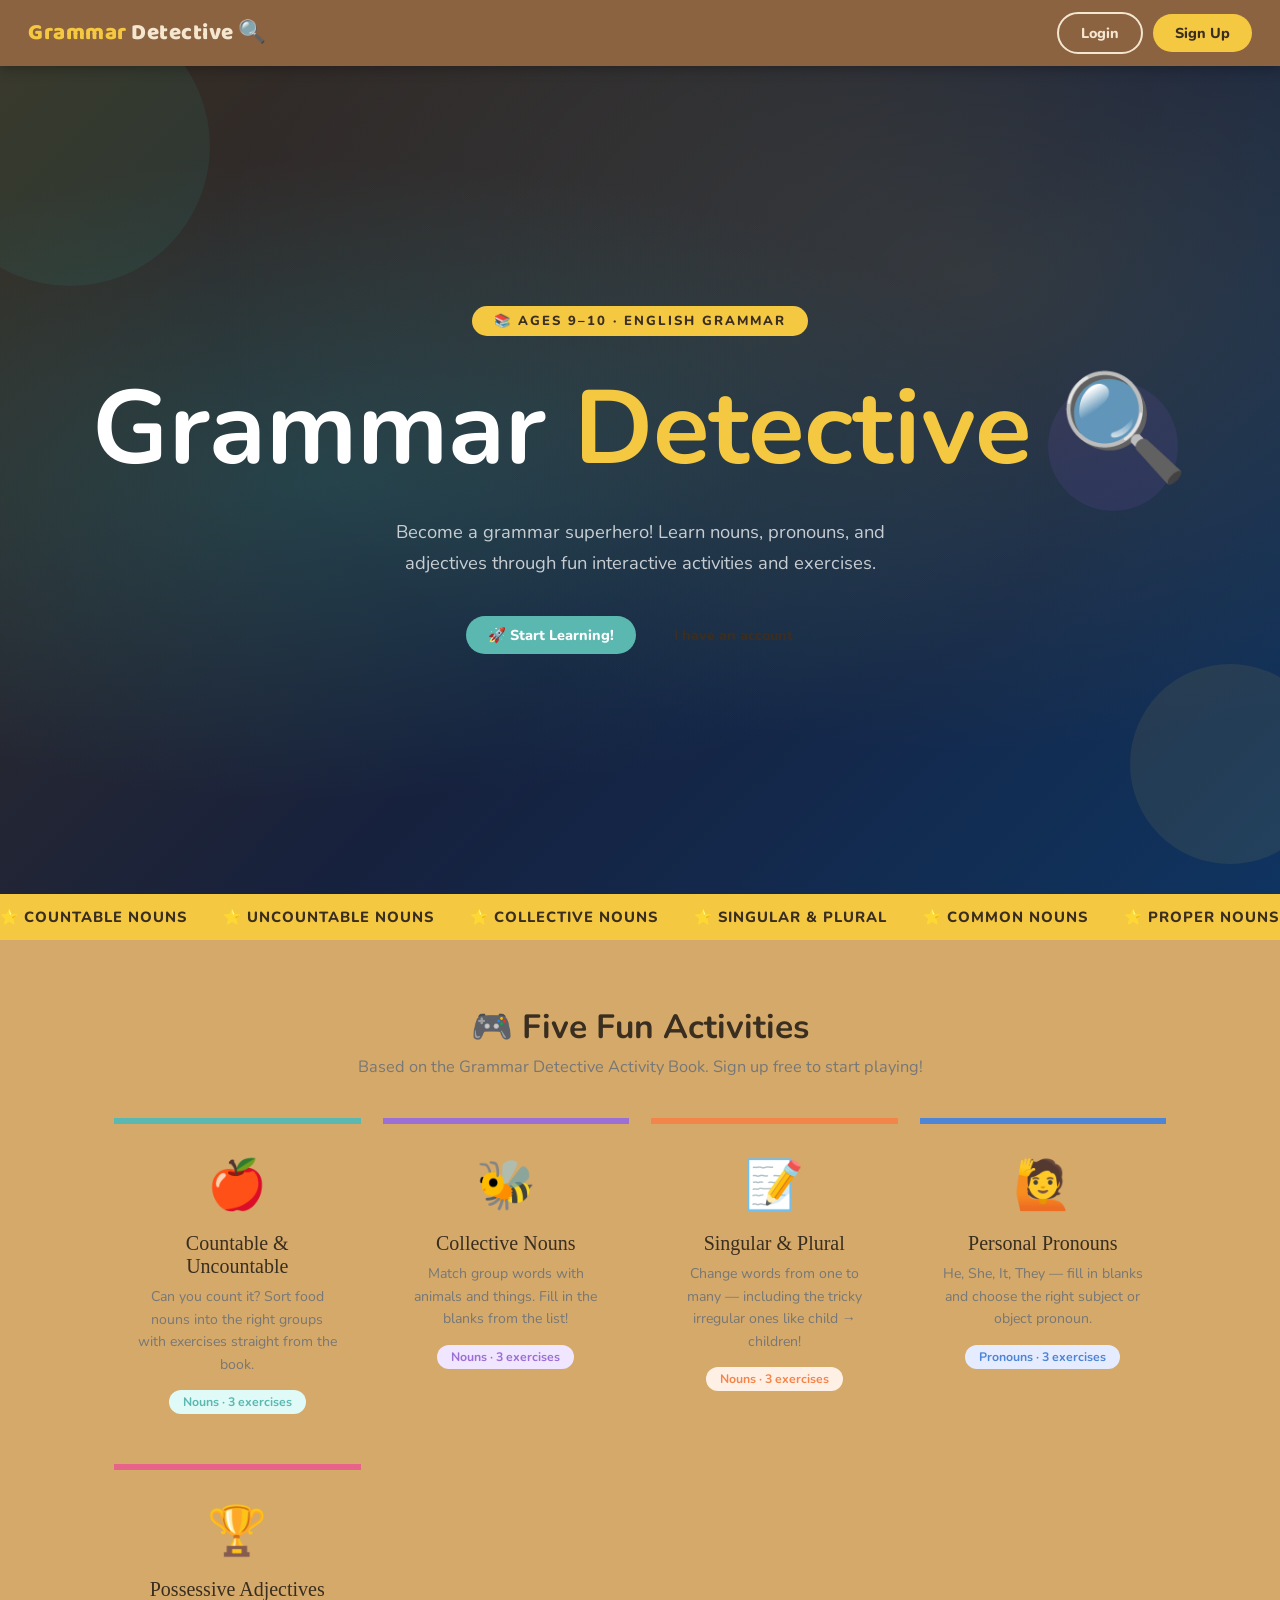
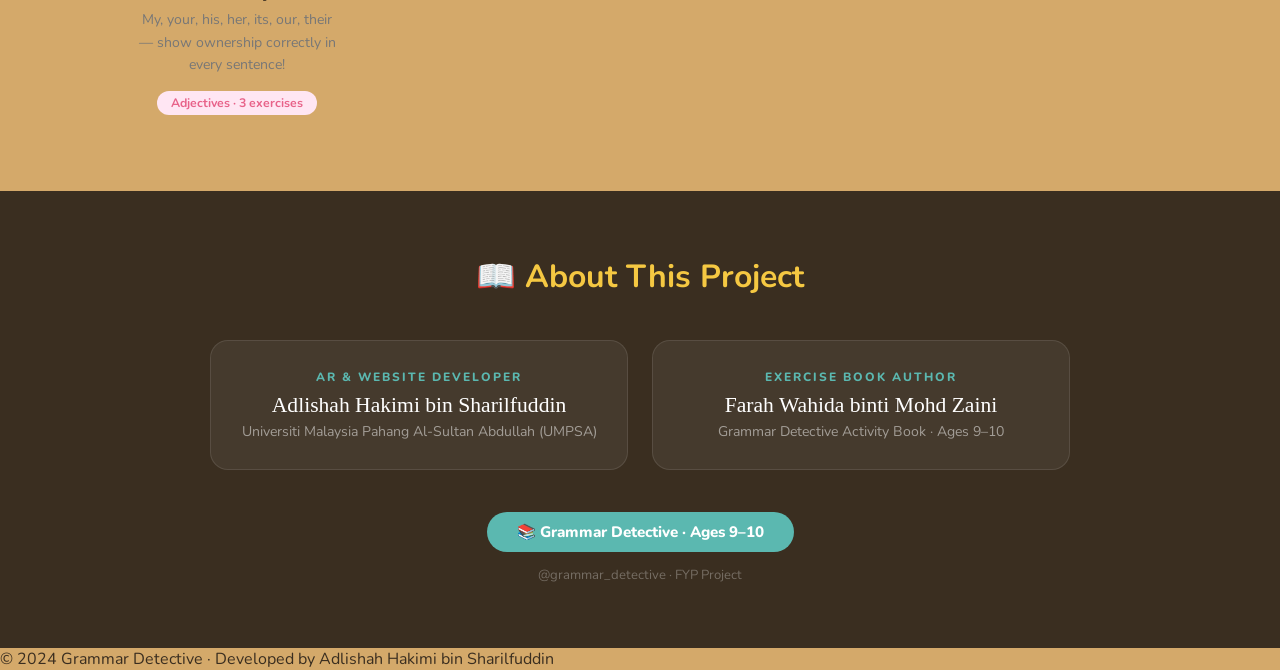
==== index.html @ a97faa6e "Add files via upload" ====
<!DOCTYPE html>
<html lang="en">
<head>
  <meta charset="UTF-8" />
  <meta name="viewport" content="width=device-width, initial-scale=1.0" />
  <title>Grammar Detective — Home</title>
  <link rel="stylesheet" href="style.css" />
  <style>
    /* ---- Hero ---- */
    .hero {
      background: linear-gradient(135deg, var(--dark) 0%, #16213e 55%, #0f3460 100%);
      min-height: 92vh;
      display: flex; flex-direction: column;
      align-items: center; justify-content: center;
      text-align: center; padding: 50px 24px;
      position: relative; overflow: hidden;
    }
    .hero::before {
      content: '';
      position: absolute; inset: 0;
      background:
        radial-gradient(ellipse at 25% 50%, rgba(46,196,182,.18) 0%, transparent 55%),
        radial-gradient(ellipse at 75% 25%, rgba(255,217,61,.13) 0%, transparent 55%);
      pointer-events: none;
    }
    .float-shape {
      position: absolute; border-radius: 50%; pointer-events: none;
      animation: bob 7s ease-in-out infinite;
    }
    @keyframes bob { 0%,100%{transform:translateY(0)} 50%{transform:translateY(-22px)} }

    .hero-badge {
      display: inline-block;
      background: var(--yellow); color: var(--dark);
      padding: 6px 22px; border-radius: 30px;
      font-weight: 800; font-size: 0.82rem; letter-spacing: 2px;
      text-transform: uppercase; margin-bottom: 22px; position: relative; z-index: 1;
    }
    .hero h1 {
      font-size: clamp(3.2rem, 9vw, 6.5rem);
      color: #fff; margin-bottom: 16px; position: relative; z-index: 1;
    }
    .hero h1 .y { color: var(--yellow); }
    .hero h1 .t { color: var(--teal); }
    .hero-sub {
      font-size: 1.15rem; color: rgba(255,255,255,.75);
      max-width: 520px; margin: 0 auto 38px; line-height: 1.7;
      position: relative; z-index: 1;
    }
    .hero-btns { display: flex; gap: 16px; flex-wrap: wrap; justify-content: center; position: relative; z-index: 1; }

    /* ---- Scroll ticker ---- */
    .ticker { background: var(--yellow); padding: 13px 0; overflow: hidden; }
    .ticker-inner {
      display: flex; gap: 36px; white-space: nowrap;
      animation: tickerScroll 22s linear infinite;
    }
    .ticker-inner span { font-weight: 800; color: var(--dark); font-size: 0.92rem; text-transform: uppercase; letter-spacing: 1px; }
    .ticker-inner span::before { content: '⭐ '; }
    @keyframes tickerScroll { from{transform:translateX(0)} to{transform:translateX(-50%)} }

    /* ---- Activity preview cards ---- */
    .preview-section { padding: 64px 24px 48px; max-width: 1100px; margin: 0 auto; }
    .section-title { font-size: 2.1rem; text-align: center; margin-bottom: 6px; }
    .section-sub   { text-align: center; color: #777; margin-bottom: 40px; font-size: 1.02rem; }

    .preview-grid { display: grid; grid-template-columns: repeat(auto-fit, minmax(220px, 1fr)); gap: 22px; }
    .preview-card {
      background: var(--card); border-radius: var(--radius);
      padding: 28px 22px; text-align: center;
      box-shadow: var(--shadow); cursor: pointer;
      border-top: 6px solid transparent;
      transition: all 0.28s; text-decoration: none; display: block; color: inherit;
    }
    .preview-card:hover { transform: translateY(-9px); box-shadow: var(--shadow-hover); }
    .preview-card .p-icon  { font-size: 3rem; margin-bottom: 14px; }
    .preview-card .p-title { font-family: 'Fredoka One', cursive; font-size: 1.25rem; margin-bottom: 8px; }
    .preview-card .p-desc  { color: #777; font-size: 0.88rem; line-height: 1.6; margin-bottom: 14px; }
    .tag { display: inline-block; padding: 4px 14px; border-radius: 20px; font-size: 0.77rem; font-weight: 700; }

    /* ---- Credits ---- */
    .credits { background: var(--dark); color: #fff; padding: 64px 24px; text-align: center; }
    .credits h2 { font-size: 2rem; color: var(--yellow); margin-bottom: 42px; }
    .credits-row { display: flex; gap: 24px; flex-wrap: wrap; justify-content: center; max-width: 860px; margin: 0 auto 36px; }
    .credit-card {
      background: rgba(255,255,255,.06); border: 1px solid rgba(255,255,255,.1);
      border-radius: 18px; padding: 28px 30px; flex: 1; min-width: 240px;
    }
    .cr-role   { font-size: 0.75rem; font-weight: 800; color: var(--teal); text-transform: uppercase; letter-spacing: 2px; margin-bottom: 8px; }
    .cr-name   { font-family: 'Fredoka One', cursive; font-size: 1.35rem; margin-bottom: 4px; }
    .cr-detail { color: rgba(255,255,255,.5); font-size: 0.88rem; }
    .age-pill  { background: var(--teal); color: #fff; padding: 10px 30px; border-radius: 30px; font-weight: 800; font-size: 0.95rem; display: inline-block; margin-top: 6px; }
  </style>
</head>
<body>

<nav class="gd-nav" id="gd-nav"></nav>

<!-- HERO -->
<section class="hero">
  <!-- decorative blobs -->
  <div class="float-shape" style="width:280px;height:280px;background:rgba(46,196,182,.08);top:-60px;left:-70px;animation-delay:0s;"></div>
  <div class="float-shape" style="width:200px;height:200px;background:rgba(255,217,61,.08);bottom:30px;right:-50px;animation-delay:2s;"></div>
  <div class="float-shape" style="width:130px;height:130px;background:rgba(155,93,229,.1);top:38%;right:8%;animation-delay:4s;"></div>

  <div class="hero-badge">📚 Ages 9–10 · English Grammar</div>
  <h1>Grammar <span class="y">Detective</span> <span class="t">🔍</span></h1>
  <p class="hero-sub">Become a grammar superhero! Learn nouns, pronouns, and adjectives through fun interactive activities and exercises.</p>
  <div class="hero-btns">
    <a href="signup.html" class="btn btn-teal btn-big">🚀 Start Learning!</a>
    <a href="login.html"  class="btn btn-ghost btn-big">I have an account</a>
  </div>
</section>

<!-- TICKER -->
<div class="ticker">
  <div class="ticker-inner">
    <span>Countable Nouns</span><span>Uncountable Nouns</span><span>Collective Nouns</span>
    <span>Singular &amp; Plural</span><span>Common Nouns</span><span>Proper Nouns</span>
    <span>Personal Pronouns</span><span>Comparative Adjectives</span>
    <span>Superlative Adjectives</span><span>Possessive Adjectives</span>
    <!-- duplicated for seamless loop -->
    <span>Countable Nouns</span><span>Uncountable Nouns</span><span>Collective Nouns</span>
    <span>Singular &amp; Plural</span><span>Common Nouns</span><span>Proper Nouns</span>
    <span>Personal Pronouns</span><span>Comparative Adjectives</span>
    <span>Superlative Adjectives</span><span>Possessive Adjectives</span>
  </div>
</div>

<!-- ACTIVITY PREVIEW -->
<section class="preview-section">
  <h2 class="section-title">🎮 Five Fun Activities</h2>
  <p class="section-sub">Based on the Grammar Detective Activity Book. Sign up free to start playing!</p>

  <div class="preview-grid">
    <a href="activity1.html" class="preview-card" style="border-color:var(--teal);">
      <div class="p-icon">🍎</div>
      <div class="p-title">Countable &amp; Uncountable</div>
      <div class="p-desc">Can you count it? Sort food nouns into the right groups with exercises straight from the book.</div>
      <span class="tag" style="background:#e0faf8;color:var(--teal);">Nouns · 3 exercises</span>
    </a>
    <a href="activity2.html" class="preview-card" style="border-color:var(--purple);">
      <div class="p-icon">🐝</div>
      <div class="p-title">Collective Nouns</div>
      <div class="p-desc">Match group words with animals and things. Fill in the blanks from the list!</div>
      <span class="tag" style="background:#f0e6ff;color:var(--purple);">Nouns · 3 exercises</span>
    </a>
    <a href="activity3.html" class="preview-card" style="border-color:var(--orange);">
      <div class="p-icon">📝</div>
      <div class="p-title">Singular &amp; Plural</div>
      <div class="p-desc">Change words from one to many — including the tricky irregular ones like child → children!</div>
      <span class="tag" style="background:#fff0e6;color:var(--orange);">Nouns · 3 exercises</span>
    </a>
    <a href="activity4.html" class="preview-card" style="border-color:var(--blue);">
      <div class="p-icon">🙋</div>
      <div class="p-title">Personal Pronouns</div>
      <div class="p-desc">He, She, It, They — fill in blanks and choose the right subject or object pronoun.</div>
      <span class="tag" style="background:#e6ecff;color:var(--blue);">Pronouns · 3 exercises</span>
    </a>
    <a href="activity5.html" class="preview-card" style="border-color:var(--pink);">
      <div class="p-icon">🏆</div>
      <div class="p-title">Possessive Adjectives</div>
      <div class="p-desc">My, your, his, her, its, our, their — show ownership correctly in every sentence!</div>
      <span class="tag" style="background:#ffe6f3;color:var(--pink);">Adjectives · 3 exercises</span>
    </a>
  </div>
</section>

<!-- CREDITS -->
<section class="credits">
  <h2>📖 About This Project</h2>
  <div class="credits-row">
    <div class="credit-card">
      <div class="cr-role">AR &amp; Website Developer</div>
      <div class="cr-name">Adlishah Hakimi bin Sharilfuddin</div>
      <div class="cr-detail">Universiti Malaysia Pahang Al-Sultan Abdullah (UMPSA)</div>
    </div>
    <div class="credit-card">
      <div class="cr-role">Exercise Book Author</div>
      <div class="cr-name">Farah Wahida binti Mohd Zaini</div>
      <div class="cr-detail">Grammar Detective Activity Book · Ages 9–10</div>
    </div>
  </div>
  <div class="age-pill">📚 Grammar Detective · Ages 9–10</div>
  <p style="color:rgba(255,255,255,.3);margin-top:14px;font-size:0.82rem;">@grammar_detective · FYP Project</p>
</section>

<footer>
  © 2024 Grammar Detective · Developed by
  <a href="#">Adlishah Hakimi bin Sharilfuddin</a>
</footer>

<script src="auth.js"></script>
</body>
</html>
---- style.css ----
/* ============================================================
   GRAMMAR DETECTIVE — Global Shared Styles
   style.css
   ============================================================
   Contains: fonts, CSS vars, reset, nav, buttons, footer
   Do NOT put page-specific styles here.
   ============================================================ */

@import url('https://fonts.googleapis.com/css2?family=Baloo+2:wght@400;600;700;800;900&family=Nunito:wght@400;600;700;800;900&display=swap');

/* ---- CSS Variables ---- */
:root {
  --beige:    #D4A96A;
  --beige-lt: #E8C99A;
  --tan:      #F5E6D0;
  --tan-dark: #EDD5B0;
  --offwhite: #FDFAF5;
  --white:    #FFFFFF;
  --brown:    #8B6340;
  --dark:     #3A2E20;

  --teal:     #5BB8B0;
  --teal-dk:  #3D9990;
  --orange:   #F4854A;
  --yellow:   #F5C842;
  --pink:     #E8638A;
  --purple:   #9B6FD4;
  --green:    #5BAE6A;
  --red:      #E04B4B;
  --blue:     #4E85D4;

  --shadow-sm:  0 3px 10px rgba(0,0,0,0.10);
  --shadow-md:  0 6px 20px rgba(0,0,0,0.13);
  --shadow-lg:  0 10px 36px rgba(0,0,0,0.18);
  --radius-sm:  12px;
  --radius-md:  18px;
  --radius-lg:  24px;
}

/* ---- Reset ---- */
*, *::before, *::after { box-sizing: border-box; margin: 0; padding: 0; }
html { scroll-behavior: smooth; }
body {
  font-family: 'Nunito', sans-serif;
  background: var(--beige);
  color: var(--dark);
  min-height: 100vh;
}
img { max-width: 100%; display: block; }
a { text-decoration: none; color: inherit; }

/* ---- NAVBAR ---- */
.gd-nav {
  background: var(--brown);
  padding: 12px 28px;
  display: flex;
  align-items: center;
  justify-content: space-between;
  gap: 12px;
  box-shadow: 0 3px 12px rgba(0,0,0,0.25);
  position: sticky;
  top: 0;
  z-index: 200;
}
.nav-logo {
  font-family: 'Baloo 2', cursive;
  font-size: 1.4rem;
  font-weight: 900;
  color: var(--yellow);
  letter-spacing: 0.5px;
  text-decoration: none;
  white-space: nowrap;
}
.nav-logo span { color: var(--tan); }
.nav-right { display: flex; align-items: center; gap: 10px; flex-wrap: wrap; }
.nav-user  { color: rgba(255,255,255,0.75); font-weight: 700; font-size: 0.88rem; white-space: nowrap; }

/* ---- BUTTONS (shared) ---- */
.btn {
  display: inline-block;
  padding: 9px 22px;
  border: none;
  border-radius: 30px;
  font-family: 'Nunito', sans-serif;
  font-weight: 800;
  font-size: 0.9rem;
  cursor: pointer;
  transition: all 0.2s;
  text-decoration: none;
  text-align: center;
  white-space: nowrap;
}
.btn-tan    { background: var(--tan);    color: var(--brown); }
.btn-tan:hover { background: var(--yellow); }
.btn-yellow { background: var(--yellow); color: var(--dark); }
.btn-yellow:hover { background: var(--orange); color: #fff; }
.btn-teal   { background: var(--teal);   color: #fff; }
.btn-teal:hover { background: var(--teal-dk); transform: translateY(-2px); }
.btn-orange { background: var(--orange); color: #fff; }
.btn-orange:hover { background: #d4703a; transform: translateY(-2px); }
.btn-pink   { background: var(--pink);   color: #fff; }
.btn-pink:hover { background: #c44d73; transform: translateY(-2px); }
.btn-blue   { background: var(--blue);   color: #fff; }
.btn-blue:hover { background: #3a6db8; transform: translateY(-2px); }
.btn-brown  { background: var(--brown);  color: #fff; }
.btn-brown:hover { background: var(--dark); }
.btn-outline-tan {
  background: transparent;
  border: 2px solid var(--tan);
  color: var(--tan);
}
.btn-outline-tan:hover { background: var(--tan); color: var(--brown); }

/* ---- FOOTER ---- */
.gd-footer {
  background: var(--dark);
  color: rgba(255,255,255,0.4);
  text-align: center;
  padding: 18px 20px;
  font-size: 0.83rem;
  margin-top: 48px;
}
.gd-footer a { color: rgba(255,255,255,0.6); }
.gd-footer a:hover { color: var(--yellow); }

/* ---- UTILITY ---- */
.text-center { text-align: center; }
.mt-sm  { margin-top: 12px; }
.mt-md  { margin-top: 20px; }
.mt-lg  { margin-top: 32px; }
.mb-sm  { margin-bottom: 12px; }
.mb-md  { margin-bottom: 20px; }
.mb-lg  { margin-bottom: 32px; }

/* ---- RESPONSIVE ---- */
@media (max-width: 600px) {
  .gd-nav { padding: 10px 16px; }
  .nav-logo { font-size: 1.15rem; }
}
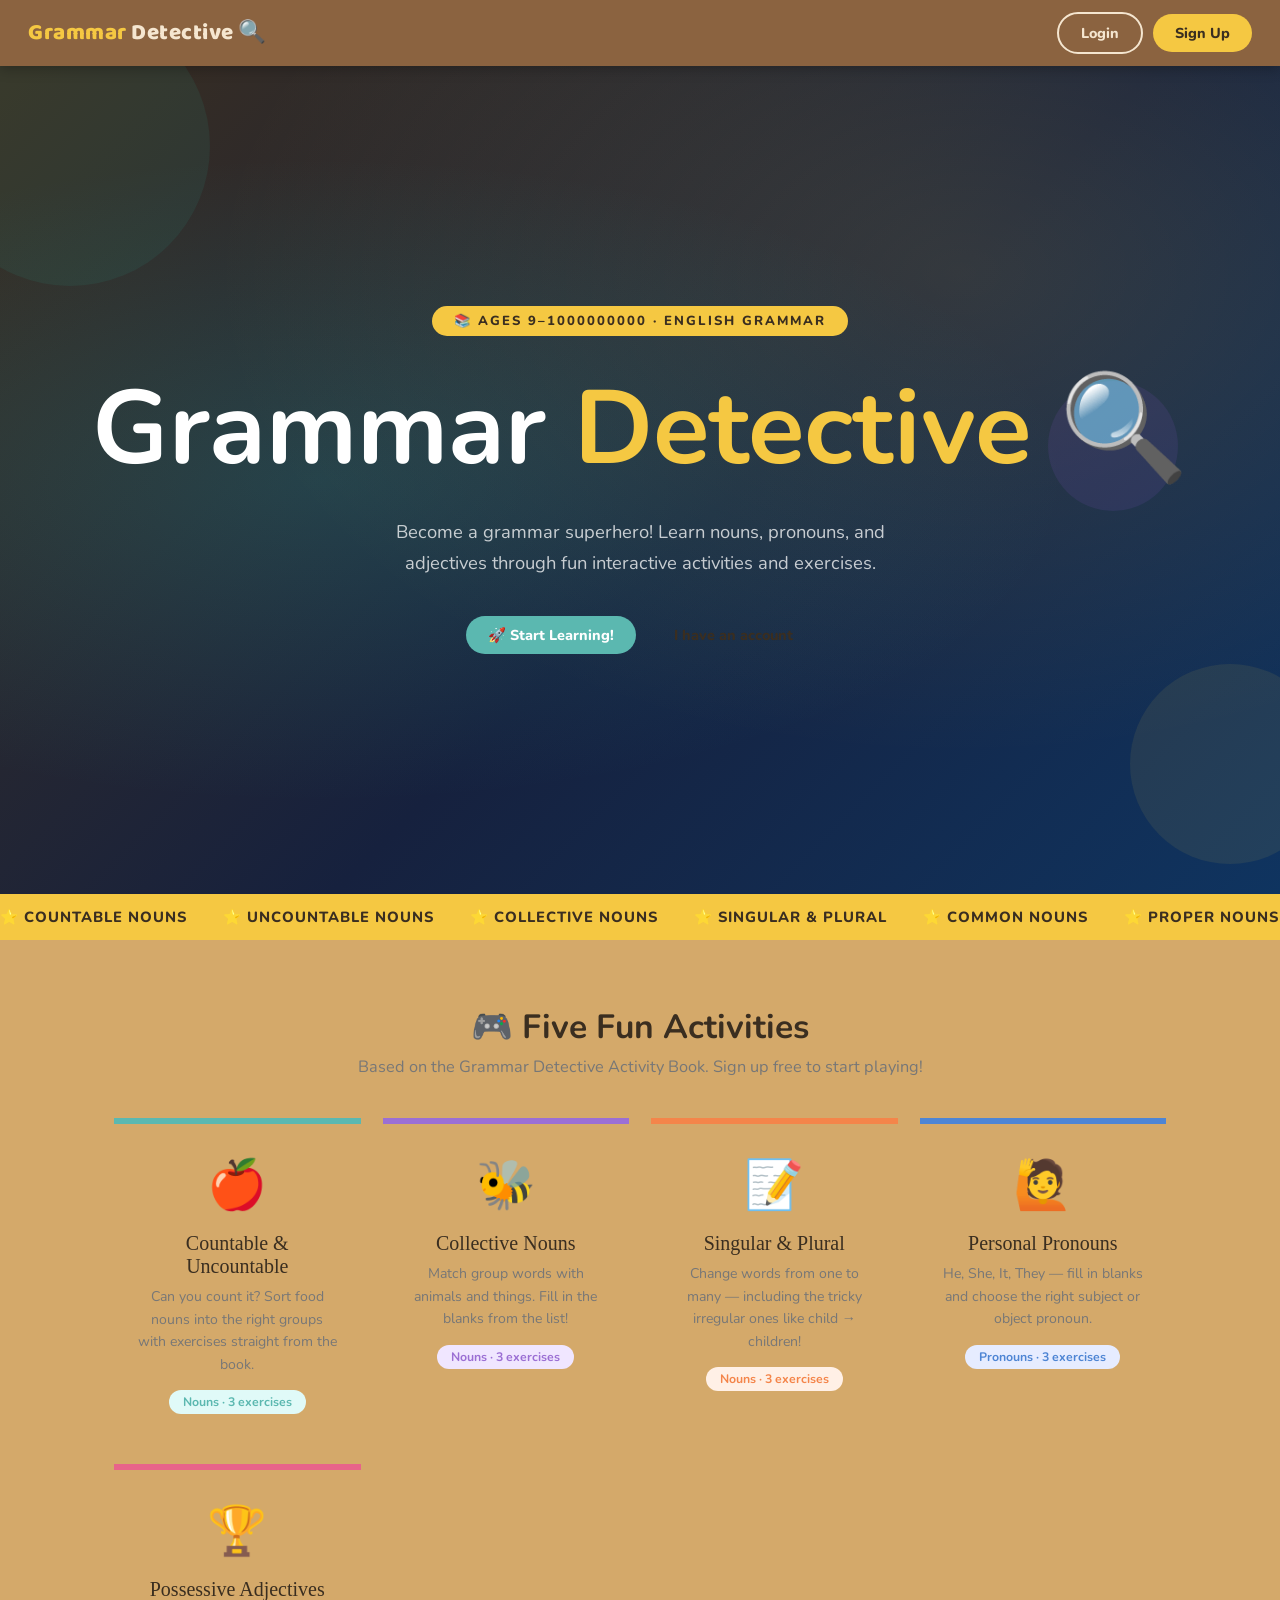
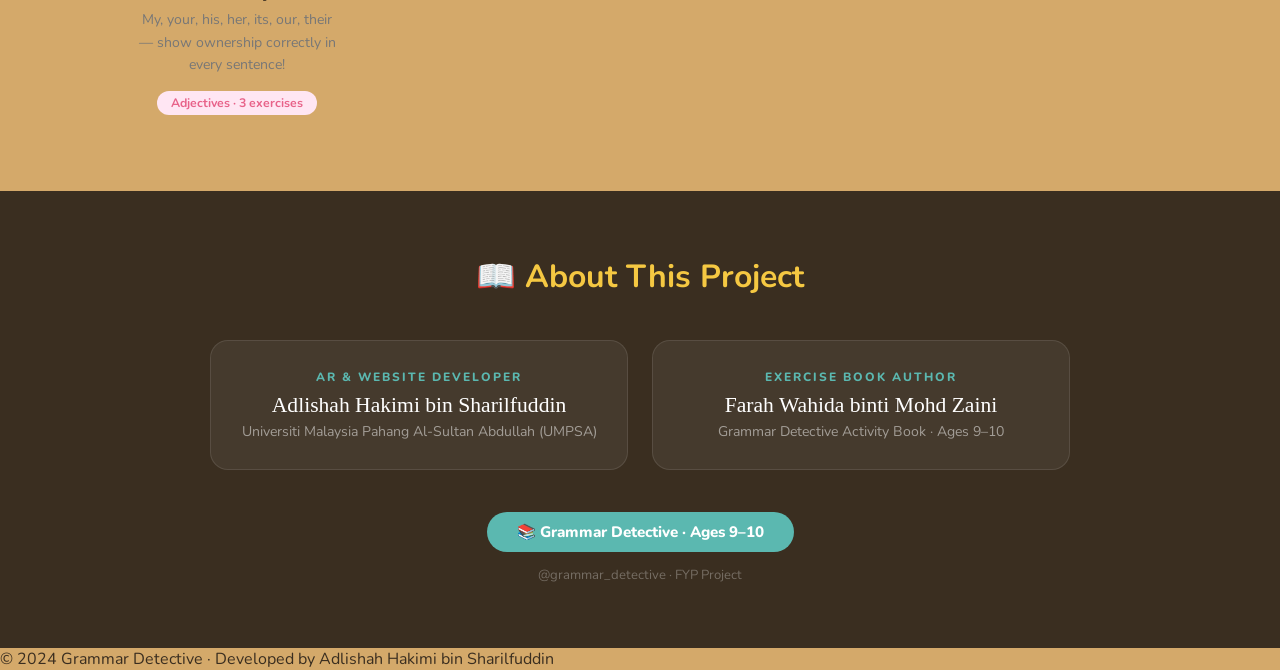
==== commit f9a74e16: "Update index.html" ====
--- a/index.html
+++ b/index.html
@@ -103,7 +103,7 @@
   <div class="float-shape" style="width:200px;height:200px;background:rgba(255,217,61,.08);bottom:30px;right:-50px;animation-delay:2s;"></div>
   <div class="float-shape" style="width:130px;height:130px;background:rgba(155,93,229,.1);top:38%;right:8%;animation-delay:4s;"></div>
 
-  <div class="hero-badge">📚 Ages 9–10 · English Grammar</div>
+  <div class="hero-badge">📚 Ages 9–1000000000 · English Grammar</div>
   <h1>Grammar <span class="y">Detective</span> <span class="t">🔍</span></h1>
   <p class="hero-sub">Become a grammar superhero! Learn nouns, pronouns, and adjectives through fun interactive activities and exercises.</p>
   <div class="hero-btns">
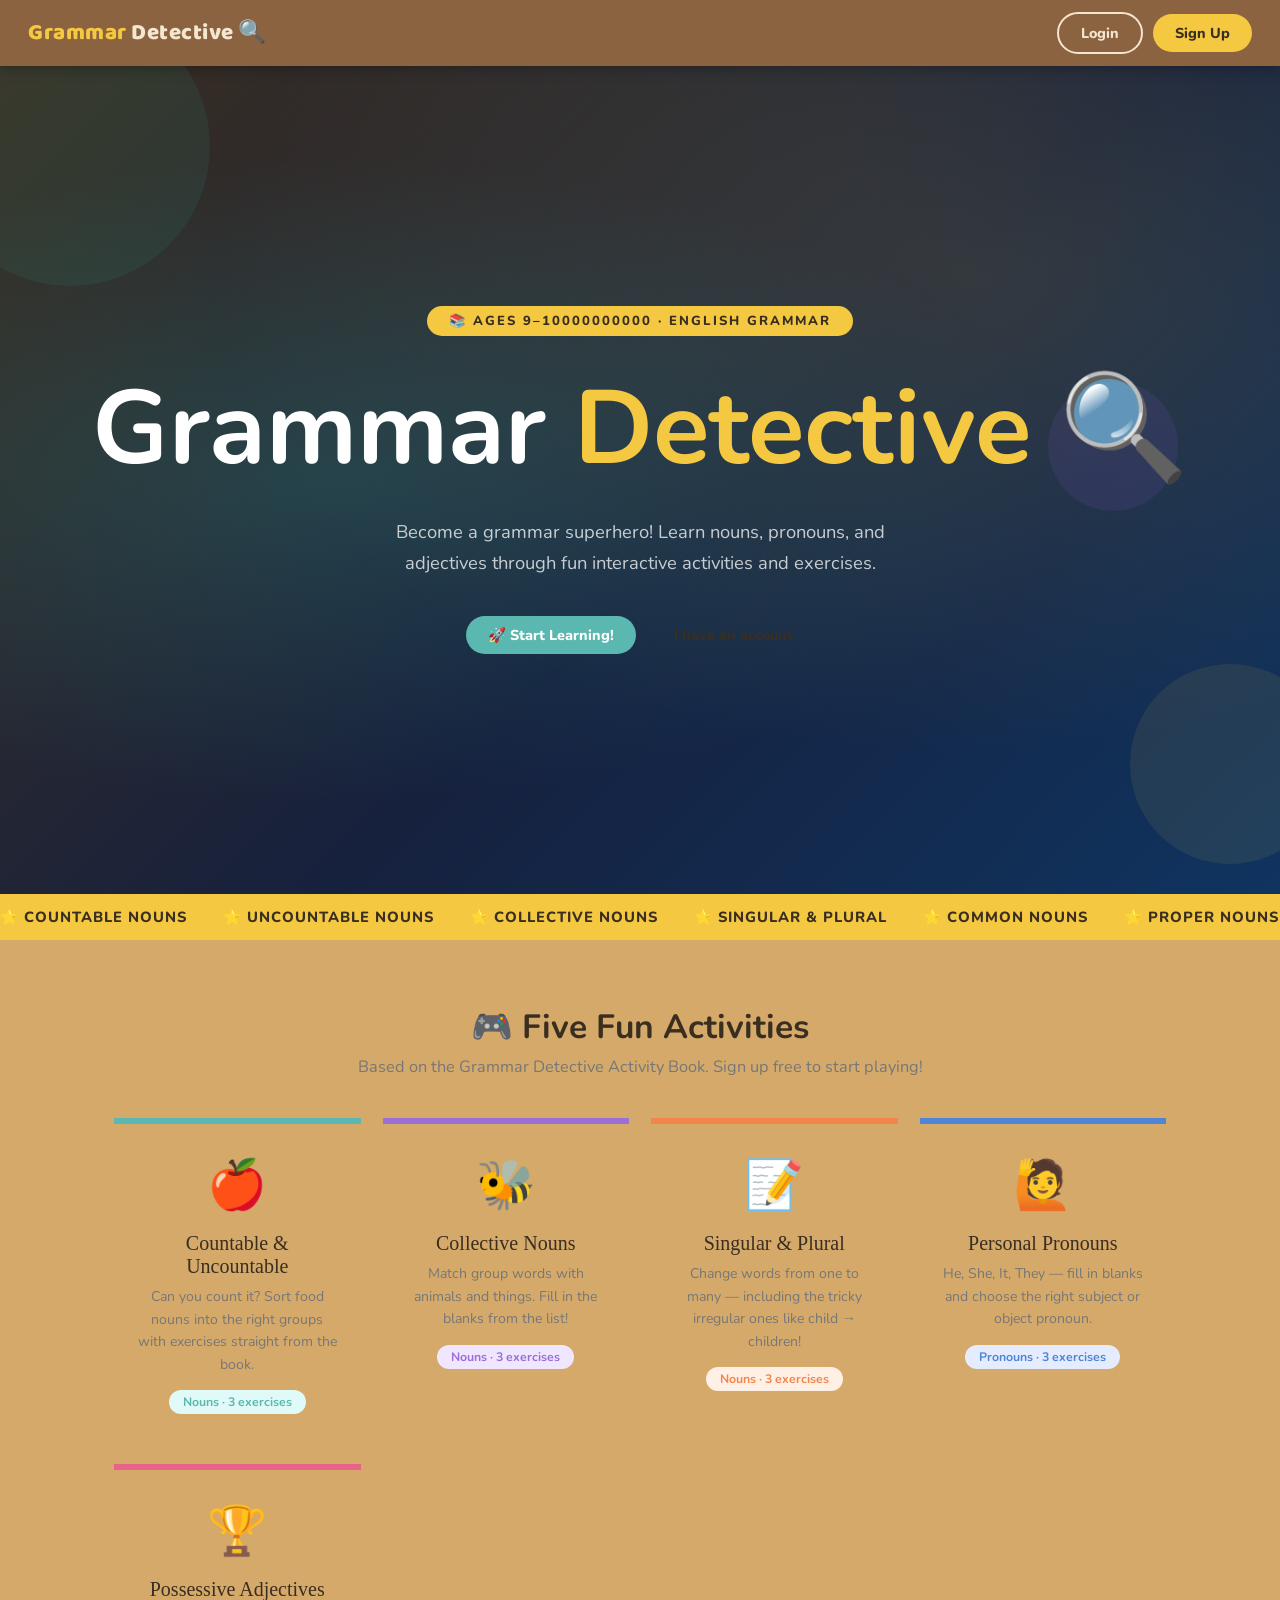
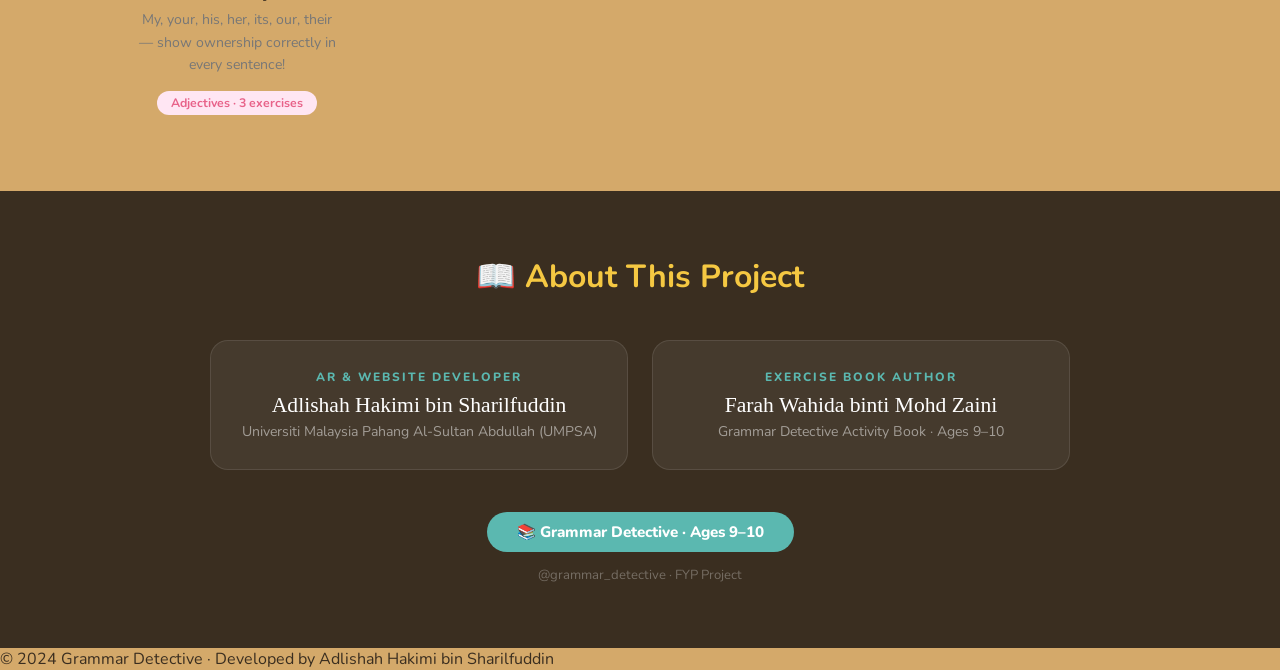
==== commit cbb6d546: "Update index.html" ====
--- a/index.html
+++ b/index.html
@@ -103,7 +103,7 @@
   <div class="float-shape" style="width:200px;height:200px;background:rgba(255,217,61,.08);bottom:30px;right:-50px;animation-delay:2s;"></div>
   <div class="float-shape" style="width:130px;height:130px;background:rgba(155,93,229,.1);top:38%;right:8%;animation-delay:4s;"></div>
 
-  <div class="hero-badge">📚 Ages 9–1000000000 · English Grammar</div>
+  <div class="hero-badge">📚 Ages 9–10000000000 · English Grammar</div>
   <h1>Grammar <span class="y">Detective</span> <span class="t">🔍</span></h1>
   <p class="hero-sub">Become a grammar superhero! Learn nouns, pronouns, and adjectives through fun interactive activities and exercises.</p>
   <div class="hero-btns">
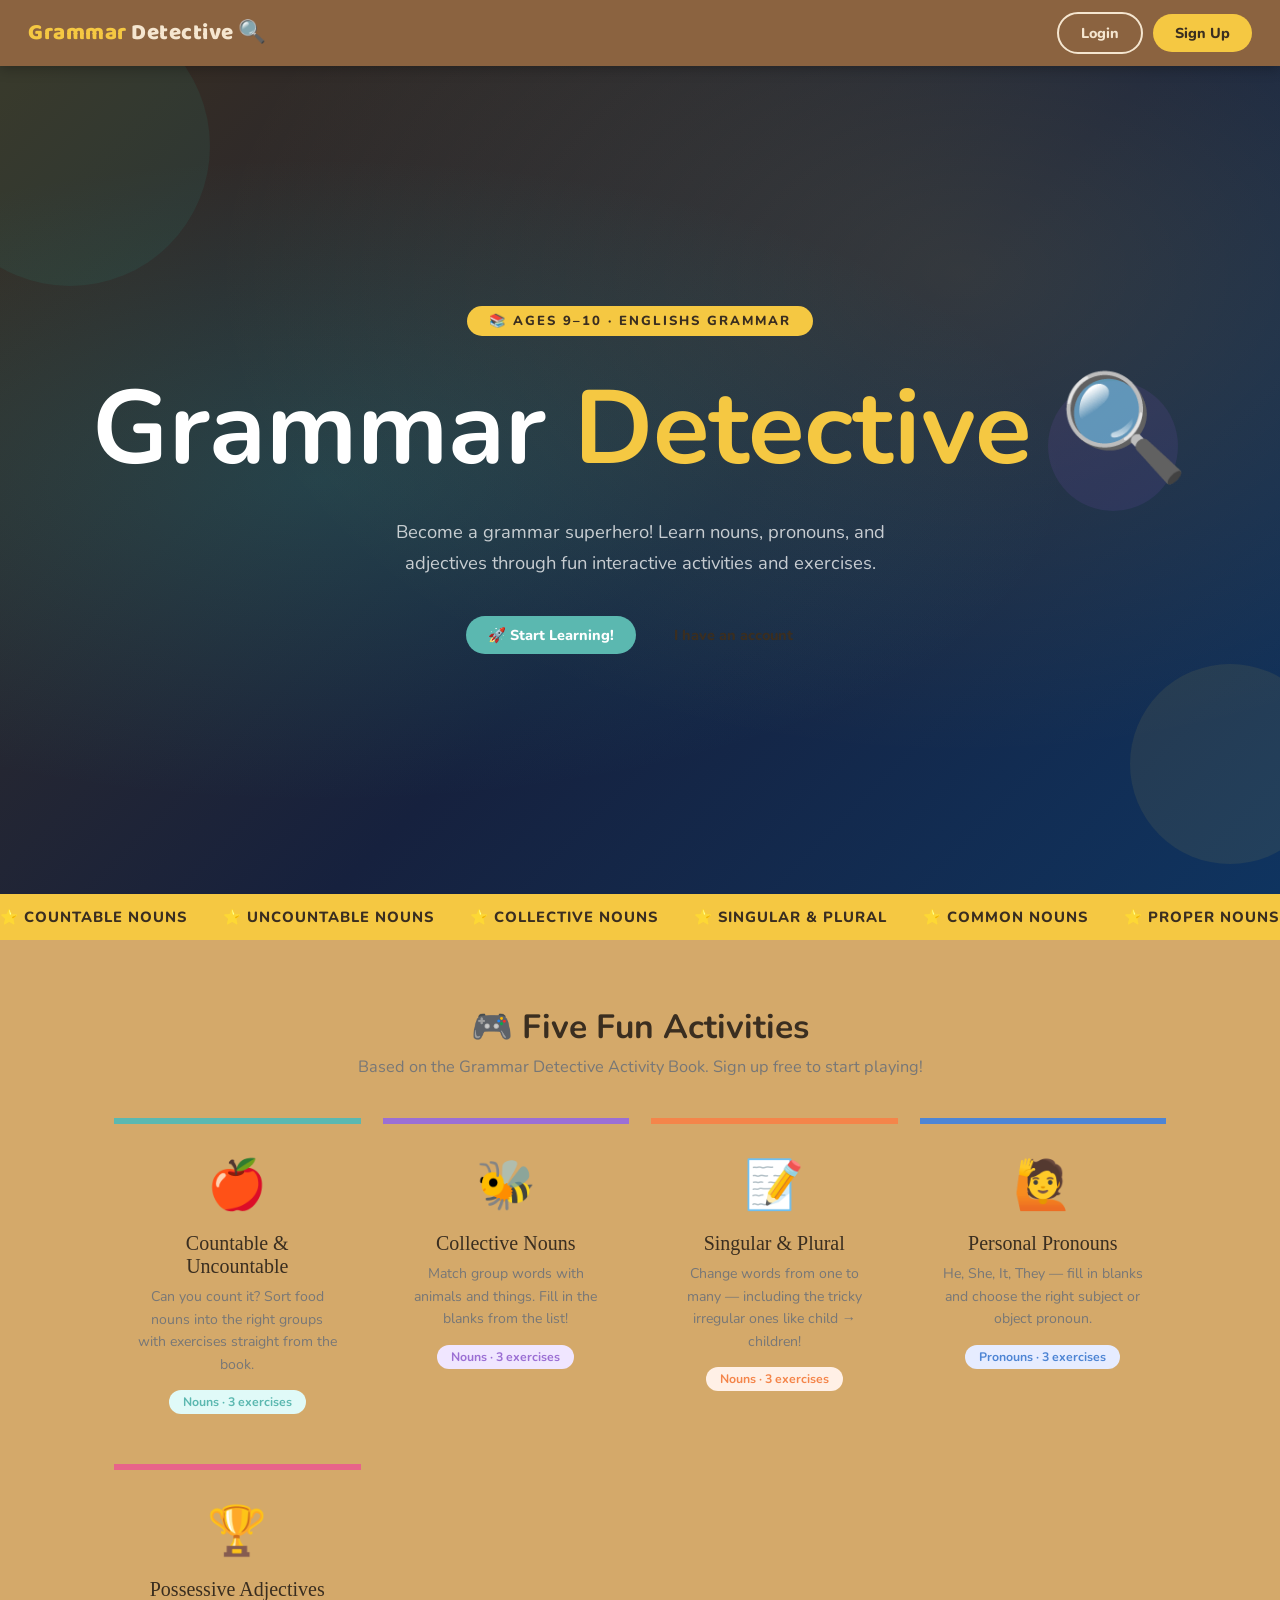
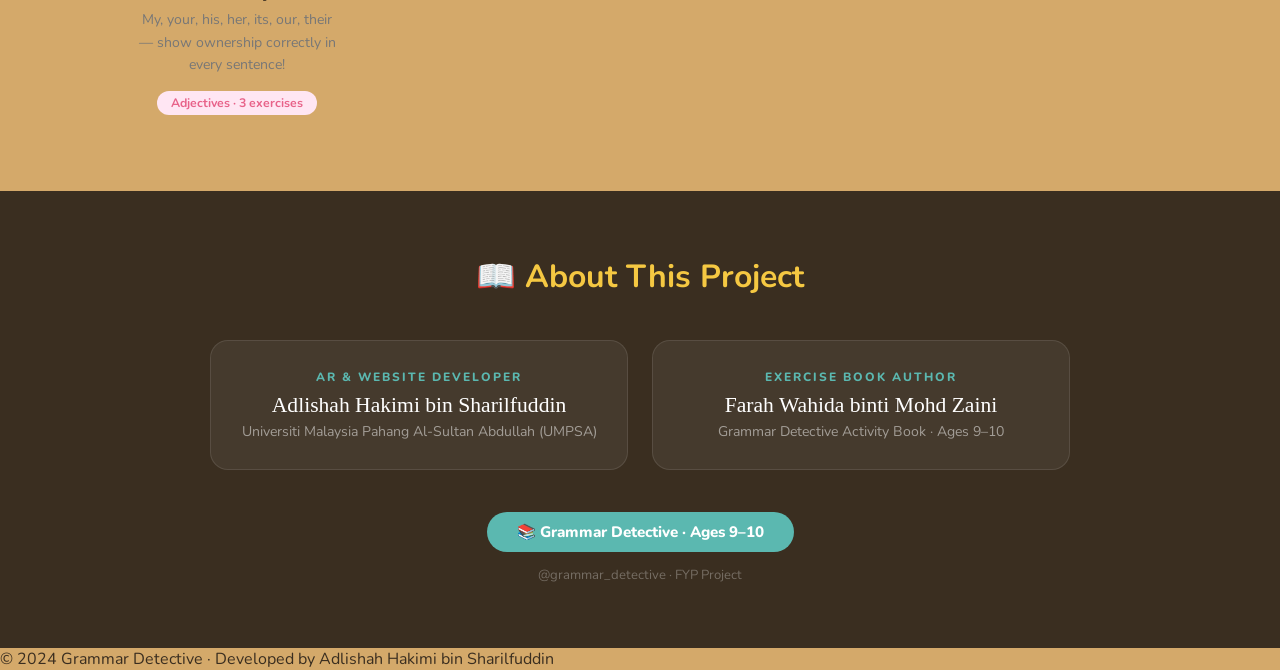
==== commit 8c270900: "Update index.html" ====
--- a/index.html
+++ b/index.html
@@ -103,7 +103,7 @@
   <div class="float-shape" style="width:200px;height:200px;background:rgba(255,217,61,.08);bottom:30px;right:-50px;animation-delay:2s;"></div>
   <div class="float-shape" style="width:130px;height:130px;background:rgba(155,93,229,.1);top:38%;right:8%;animation-delay:4s;"></div>
 
-  <div class="hero-badge">📚 Ages 9–10000000000 · English Grammar</div>
+  <div class="hero-badge">📚 Ages 9–10 · Englishs Grammar</div>
   <h1>Grammar <span class="y">Detective</span> <span class="t">🔍</span></h1>
   <p class="hero-sub">Become a grammar superhero! Learn nouns, pronouns, and adjectives through fun interactive activities and exercises.</p>
   <div class="hero-btns">
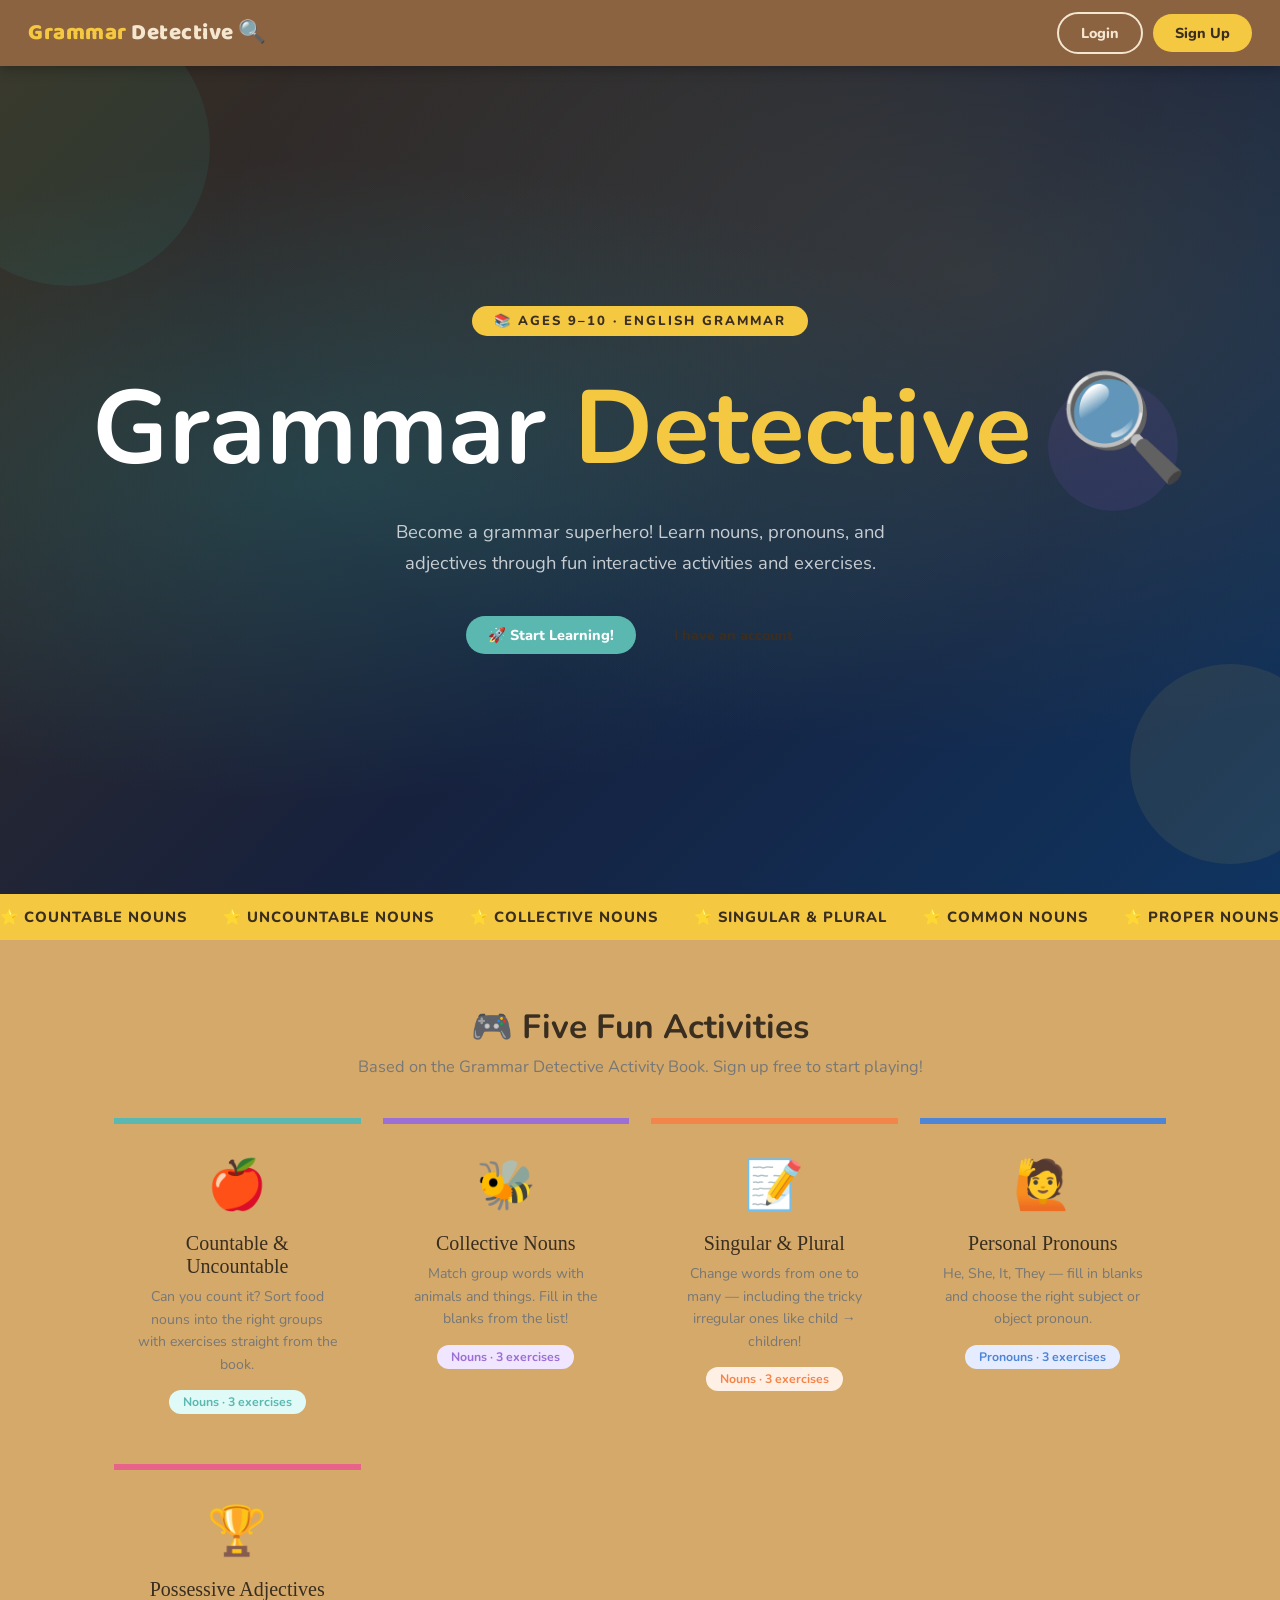
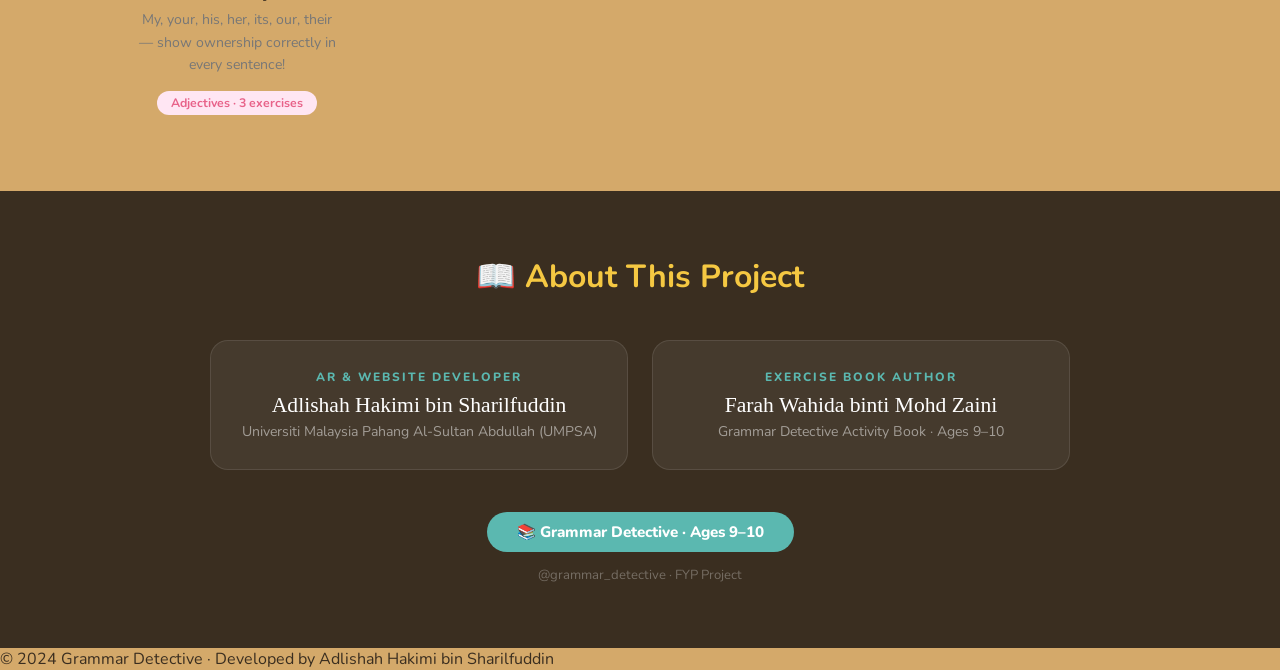
==== commit 7976a0d2: "testttt" ====
--- a/index.html
+++ b/index.html
@@ -103,7 +103,7 @@
   <div class="float-shape" style="width:200px;height:200px;background:rgba(255,217,61,.08);bottom:30px;right:-50px;animation-delay:2s;"></div>
   <div class="float-shape" style="width:130px;height:130px;background:rgba(155,93,229,.1);top:38%;right:8%;animation-delay:4s;"></div>
 
-  <div class="hero-badge">📚 Ages 9–10 · Englishs Grammar</div>
+  <div class="hero-badge">📚 Ages 9–10 · English Grammar</div>
   <h1>Grammar <span class="y">Detective</span> <span class="t">🔍</span></h1>
   <p class="hero-sub">Become a grammar superhero! Learn nouns, pronouns, and adjectives through fun interactive activities and exercises.</p>
   <div class="hero-btns">
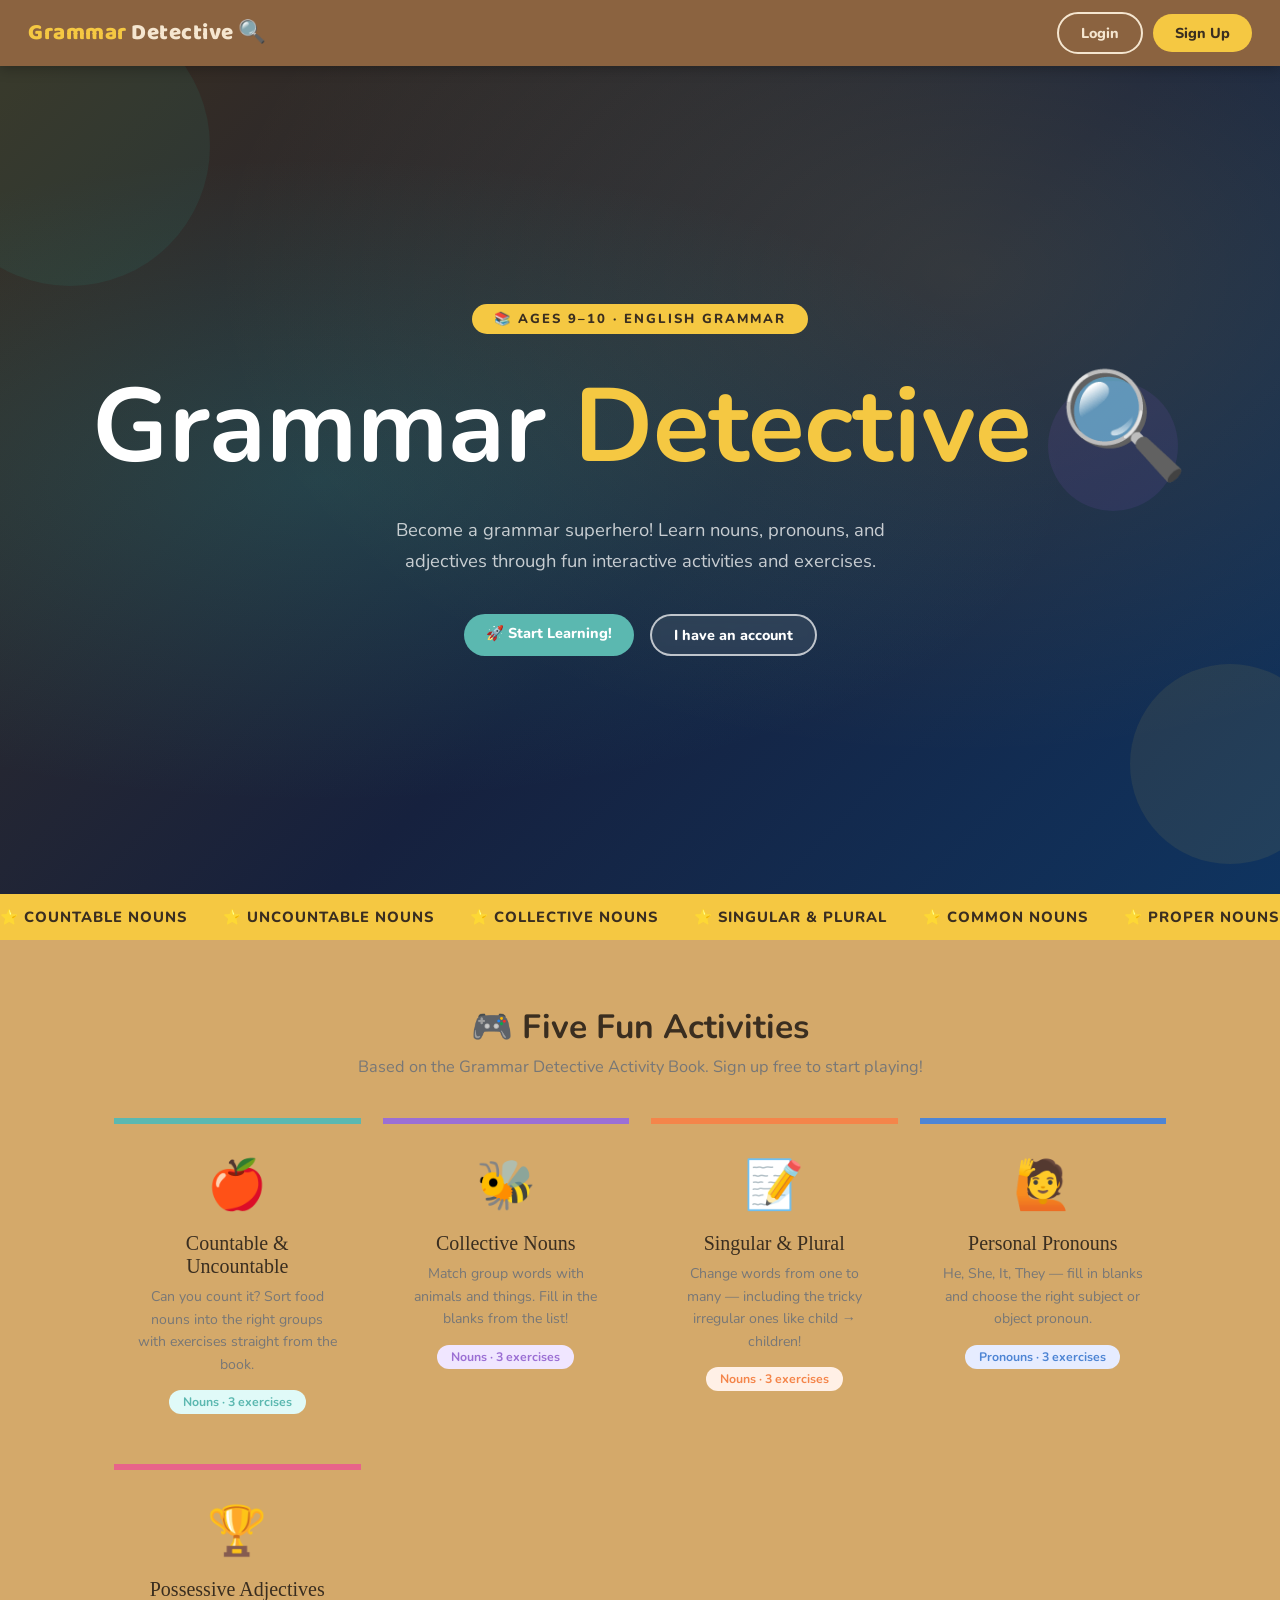
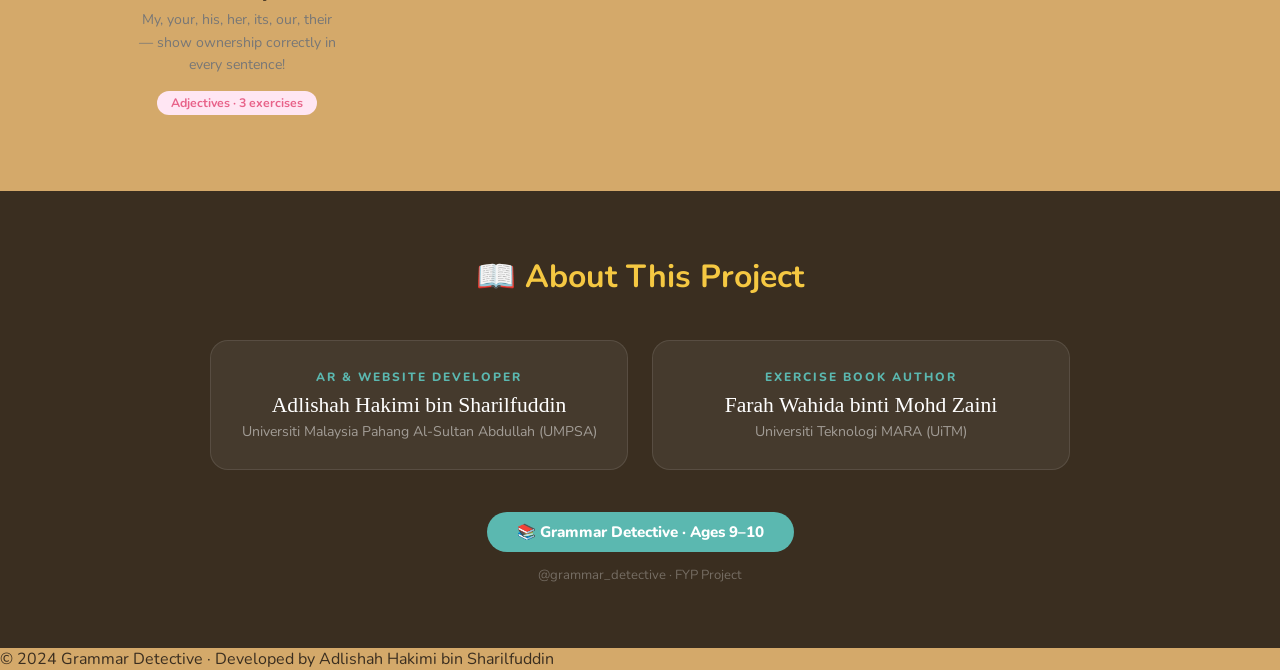
==== commit 18020bb5: "DADS" ====
--- a/index.html
+++ b/index.html
@@ -49,6 +49,18 @@
     }
     .hero-btns { display: flex; gap: 16px; flex-wrap: wrap; justify-content: center; position: relative; z-index: 1; }
 
+    /* ---- Ghost button fix ---- */
+    .btn-ghost {
+      background: rgba(255,255,255,0.08) !important;
+      border: 2px solid rgba(255,255,255,0.7) !important;
+      color: #ffffff !important;
+      backdrop-filter: blur(4px);
+    }
+    .btn-ghost:hover {
+      background: rgba(255,255,255,0.18) !important;
+      border-color: #ffffff !important;
+    }
+
     /* ---- Scroll ticker ---- */
     .ticker { background: var(--yellow); padding: 13px 0; overflow: hidden; }
     .ticker-inner {
@@ -178,7 +190,7 @@
     <div class="credit-card">
       <div class="cr-role">Exercise Book Author</div>
       <div class="cr-name">Farah Wahida binti Mohd Zaini</div>
-      <div class="cr-detail">Grammar Detective Activity Book · Ages 9–10</div>
+      <div class="cr-detail">Universiti Teknologi MARA (UiTM)</div>
     </div>
   </div>
   <div class="age-pill">📚 Grammar Detective · Ages 9–10</div>
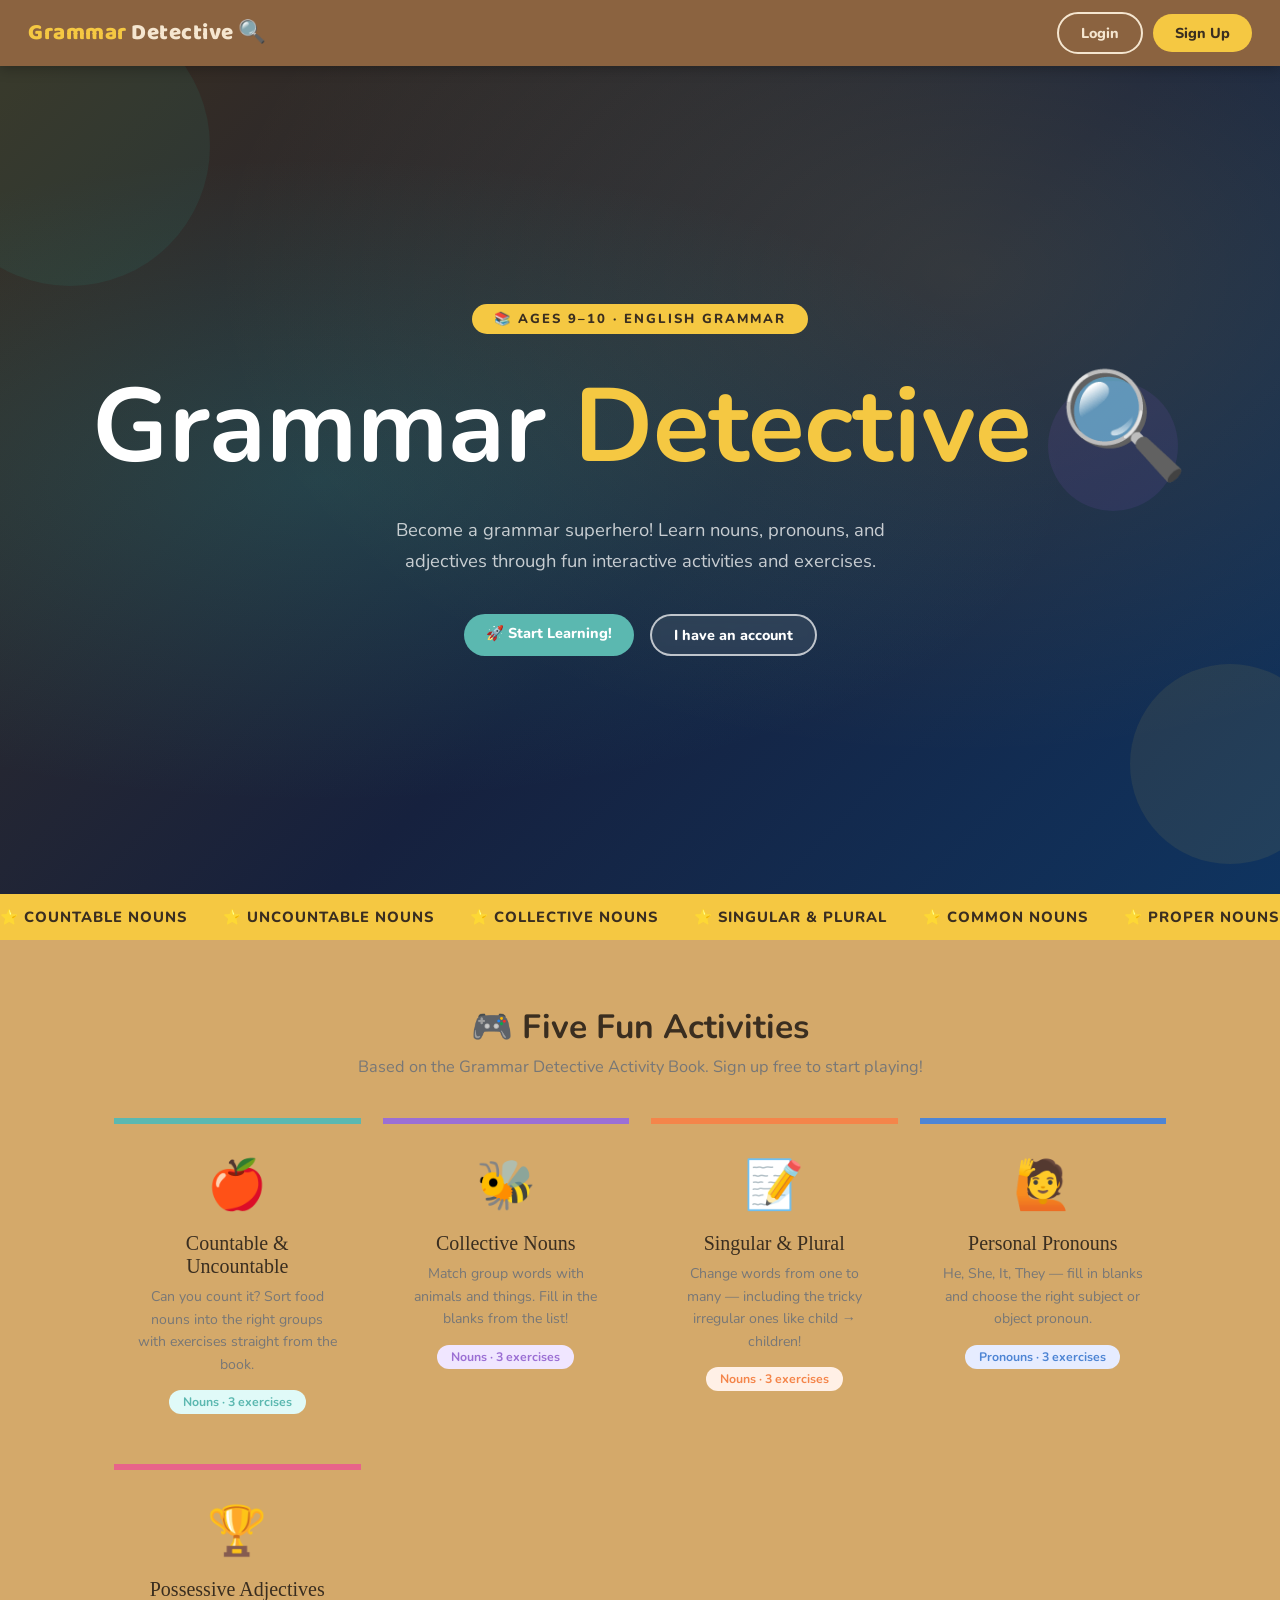
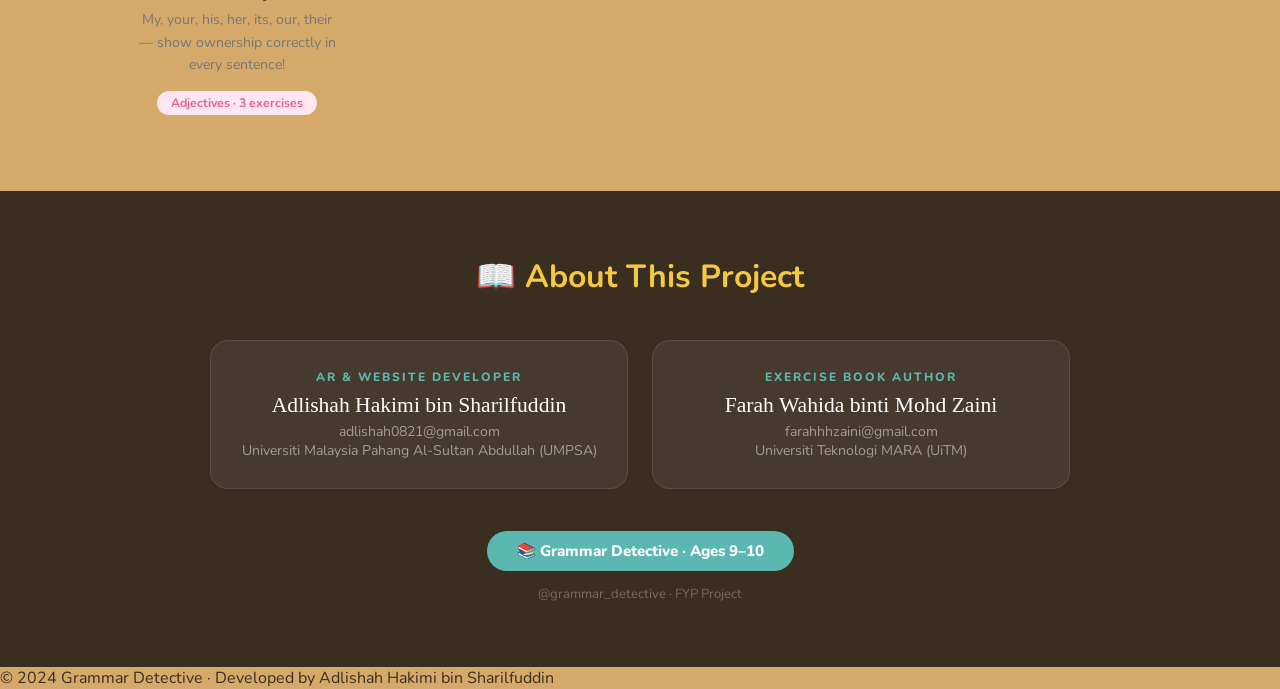
==== commit ffa5e82f: "Update index.html" ====
--- a/index.html
+++ b/index.html
@@ -185,11 +185,13 @@
     <div class="credit-card">
       <div class="cr-role">AR &amp; Website Developer</div>
       <div class="cr-name">Adlishah Hakimi bin Sharilfuddin</div>
+      <div class="cr-detail">adlishah0821@gmail.com</div>
       <div class="cr-detail">Universiti Malaysia Pahang Al-Sultan Abdullah (UMPSA)</div>
     </div>
     <div class="credit-card">
       <div class="cr-role">Exercise Book Author</div>
       <div class="cr-name">Farah Wahida binti Mohd Zaini</div>
+      <div class="cr-detail">farahhhzaini@gmail.com</div>
       <div class="cr-detail">Universiti Teknologi MARA (UiTM)</div>
     </div>
   </div>
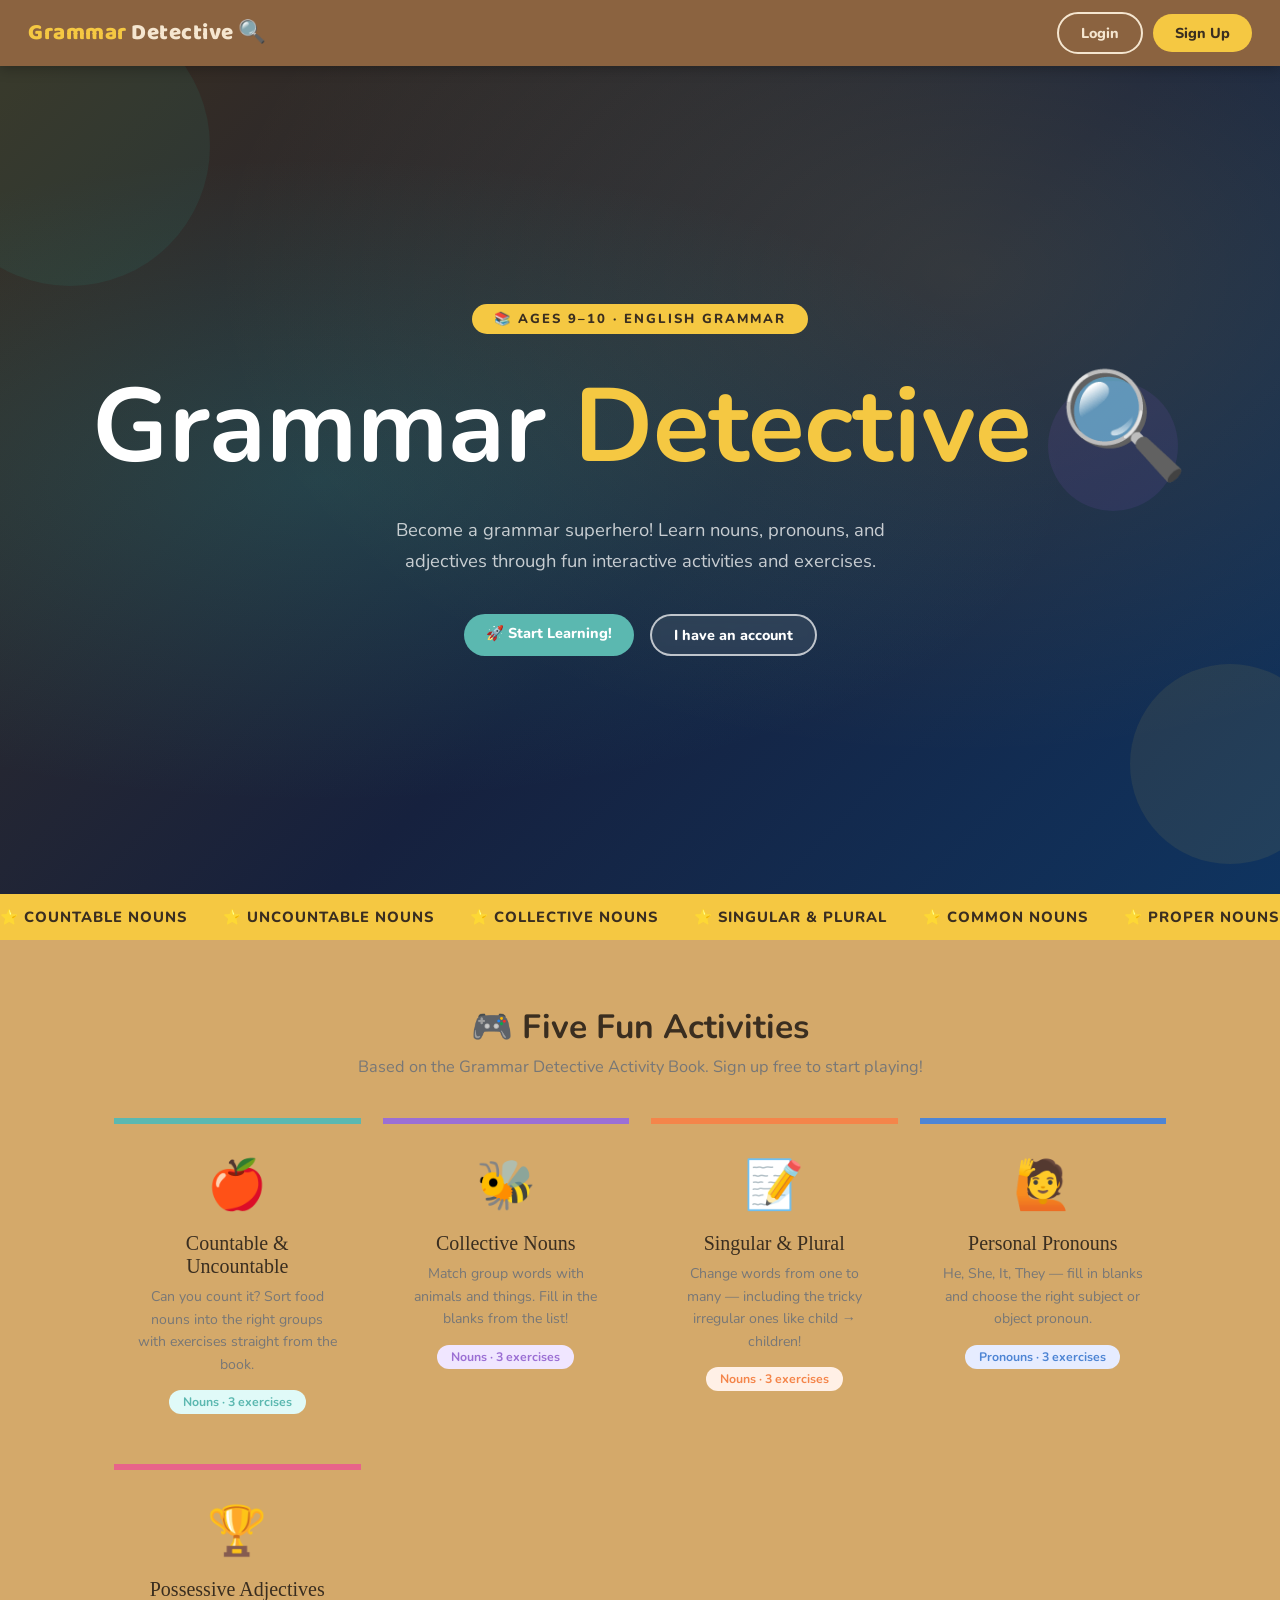
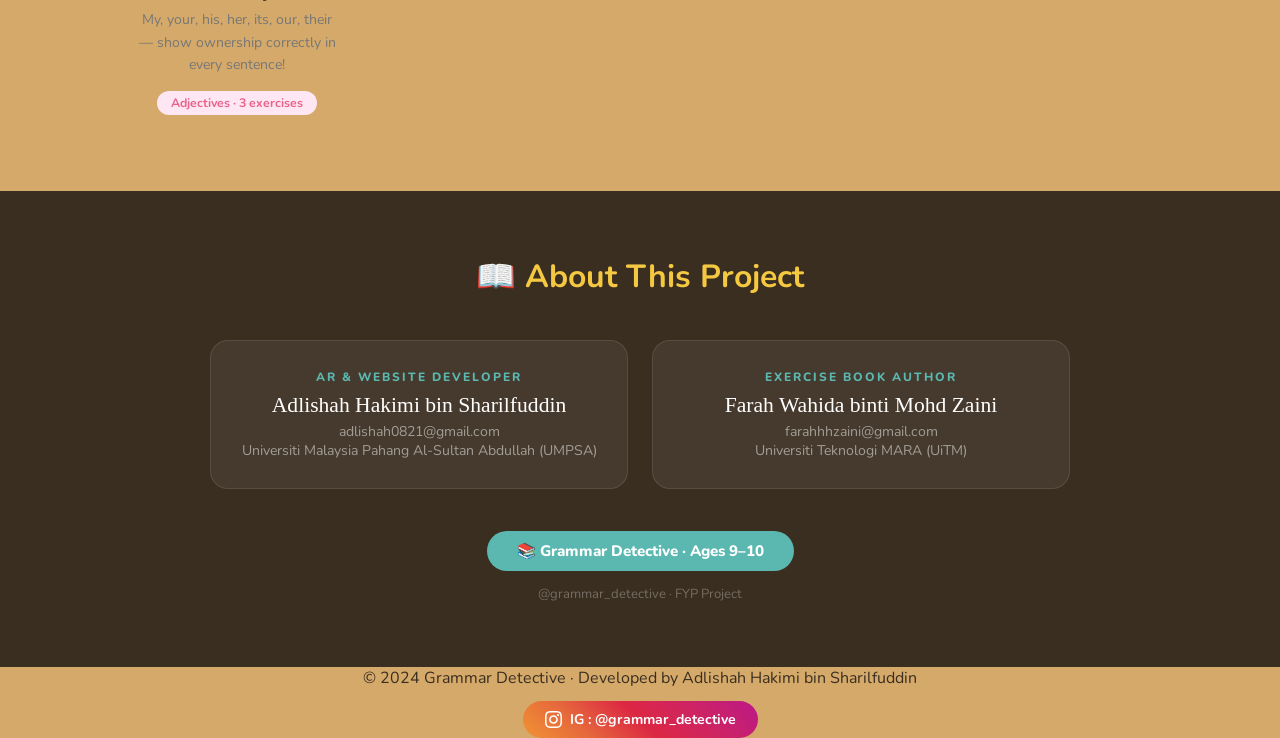
==== commit be9eb5d9: "asd" ====
--- a/index.html
+++ b/index.html
@@ -102,6 +102,22 @@
     .cr-name   { font-family: 'Fredoka One', cursive; font-size: 1.35rem; margin-bottom: 4px; }
     .cr-detail { color: rgba(255,255,255,.5); font-size: 0.88rem; }
     .age-pill  { background: var(--teal); color: #fff; padding: 10px 30px; border-radius: 30px; font-weight: 800; font-size: 0.95rem; display: inline-block; margin-top: 6px; }
+
+    /* ---- Footer ---- */
+    footer {
+      display: flex !important; flex-direction: column !important;
+      align-items: center !important; gap: 12px !important;
+    }
+    .footer-ig {
+      display: inline-flex; align-items: center; gap: 8px;
+      color: #fff;
+      background: linear-gradient(45deg, #f09433, #e6683c, #dc2743, #cc2366, #bc1888);
+      padding: 9px 22px; border-radius: 30px;
+      text-decoration: none; font-weight: 700; font-size: 0.88rem;
+      transition: opacity 0.2s, transform 0.2s;
+    }
+    .footer-ig:hover { opacity: 0.88; transform: translateY(-2px); }
+    .footer-ig svg { width: 17px; height: 17px; fill: #fff; flex-shrink: 0; }
   </style>
 </head>
 <body>
@@ -199,11 +215,18 @@
   <p style="color:rgba(255,255,255,.3);margin-top:14px;font-size:0.82rem;">@grammar_detective · FYP Project</p>
 </section>
 
+<!-- FOOTER -->
 <footer>
-  © 2024 Grammar Detective · Developed by
-  <a href="#">Adlishah Hakimi bin Sharilfuddin</a>
+  <span>© 2024 Grammar Detective · Developed by <a href="#">Adlishah Hakimi bin Sharilfuddin</a></span>
+  <a href="https://www.instagram.com/grammar_detective/" target="_blank" rel="noopener noreferrer" class="footer-ig">
+    <svg xmlns="http://www.w3.org/2000/svg" viewBox="0 0 24 24">
+      <path d="M12 2.163c3.204 0 3.584.012 4.85.07 3.252.148 4.771 1.691 4.919 4.919.058 1.265.069 1.645.069 4.849 0 3.205-.012 3.584-.069 4.849-.149 3.225-1.664 4.771-4.919 4.919-1.266.058-1.644.07-4.85.07-3.204 0-3.584-.012-4.849-.07-3.26-.149-4.771-1.699-4.919-4.92-.058-1.265-.07-1.644-.07-4.849 0-3.204.013-3.583.07-4.849.149-3.227 1.664-4.771 4.919-4.919 1.266-.057 1.645-.069 4.849-.069zm0-2.163c-3.259 0-3.667.014-4.947.072-4.358.2-6.78 2.618-6.98 6.98-.059 1.281-.073 1.689-.073 4.948 0 3.259.014 3.668.072 4.948.2 4.358 2.618 6.78 6.98 6.98 1.281.058 1.689.072 4.948.072 3.259 0 3.668-.014 4.948-.072 4.354-.2 6.782-2.618 6.979-6.98.059-1.28.073-1.689.073-4.948 0-3.259-.014-3.667-.072-4.947-.196-4.354-2.617-6.78-6.979-6.98-1.281-.059-1.69-.073-4.949-.073zm0 5.838c-3.403 0-6.162 2.759-6.162 6.162s2.759 6.163 6.162 6.163 6.162-2.759 6.162-6.163c0-3.403-2.759-6.162-6.162-6.162zm0 10.162c-2.209 0-4-1.79-4-4 0-2.209 1.791-4 4-4s4 1.791 4 4c0 2.21-1.791 4-4 4zm6.406-11.845c-.796 0-1.441.645-1.441 1.44s.645 1.44 1.441 1.44c.795 0 1.439-.645 1.439-1.44s-.644-1.44-1.439-1.44z"/>
+    </svg>
+    IG : @grammar_detective
+  </a>
 </footer>
 
 <script src="auth.js"></script>
+
 </body>
 </html>
